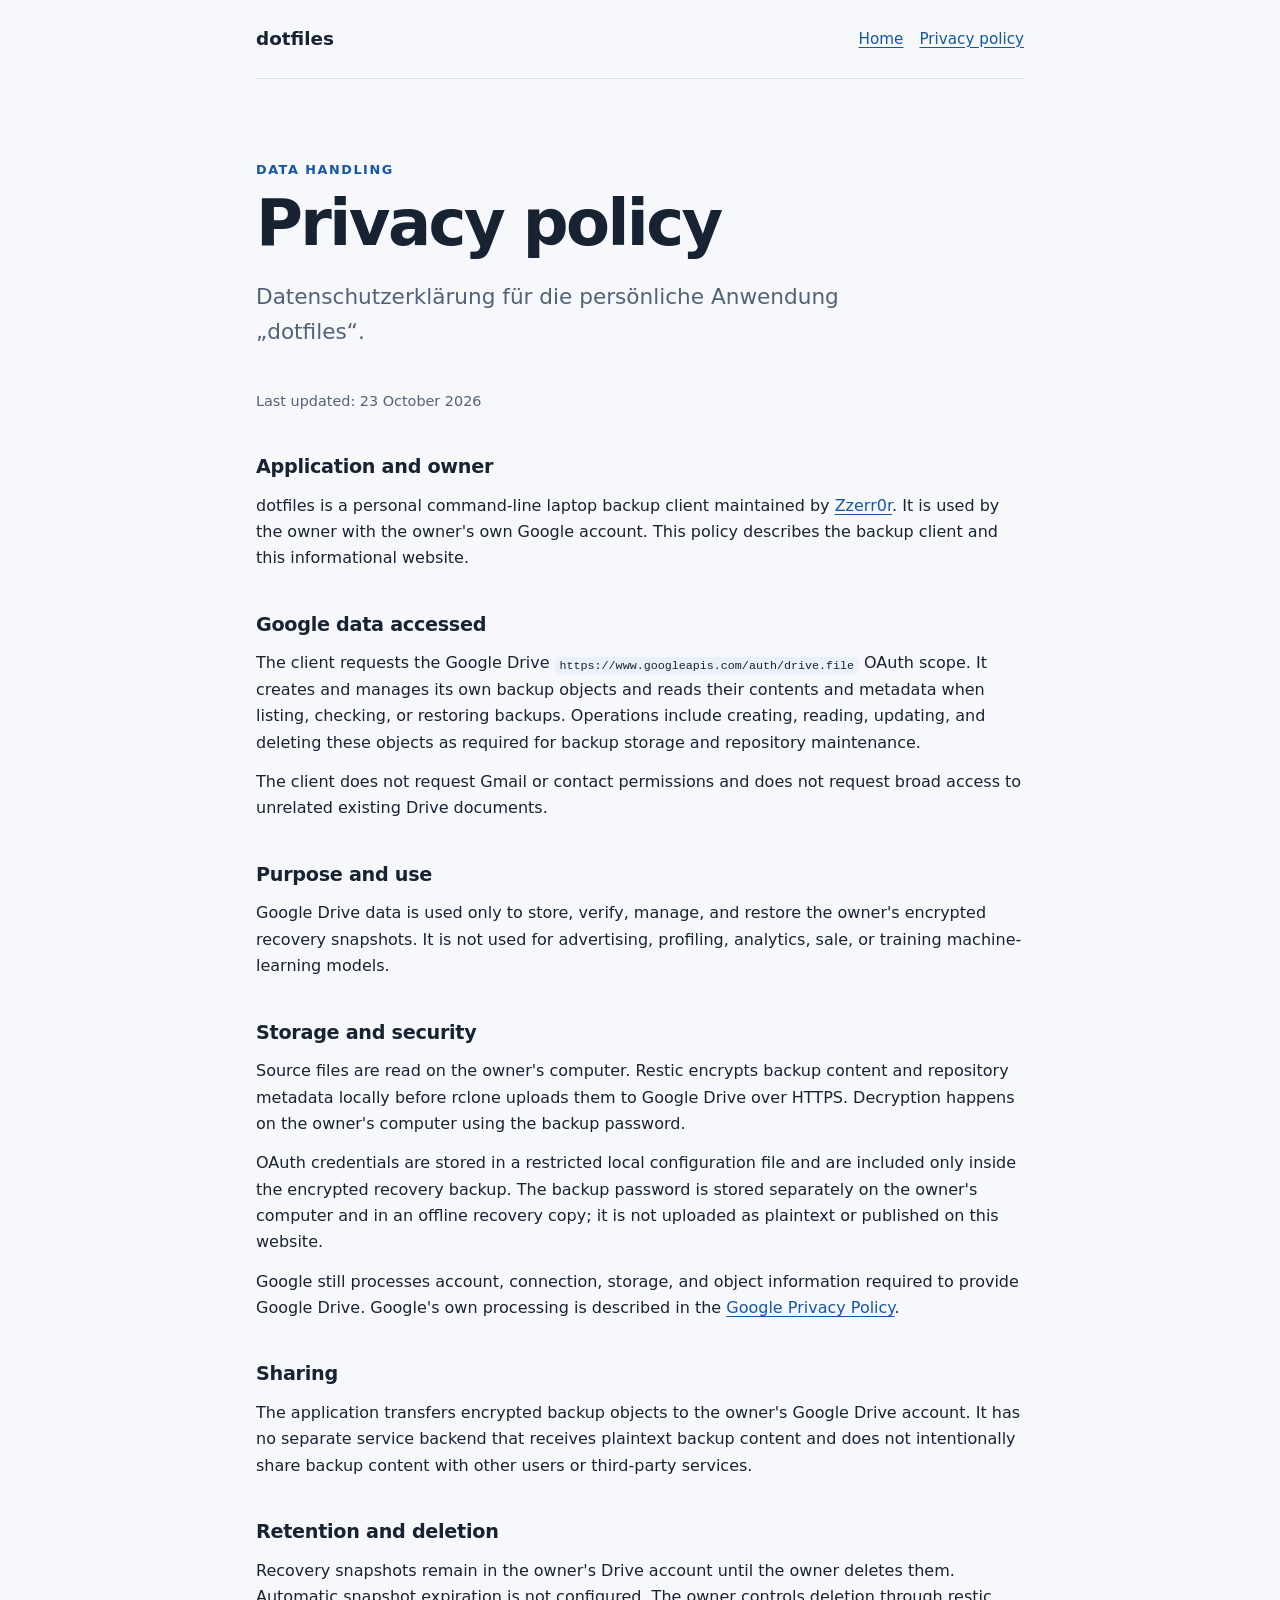
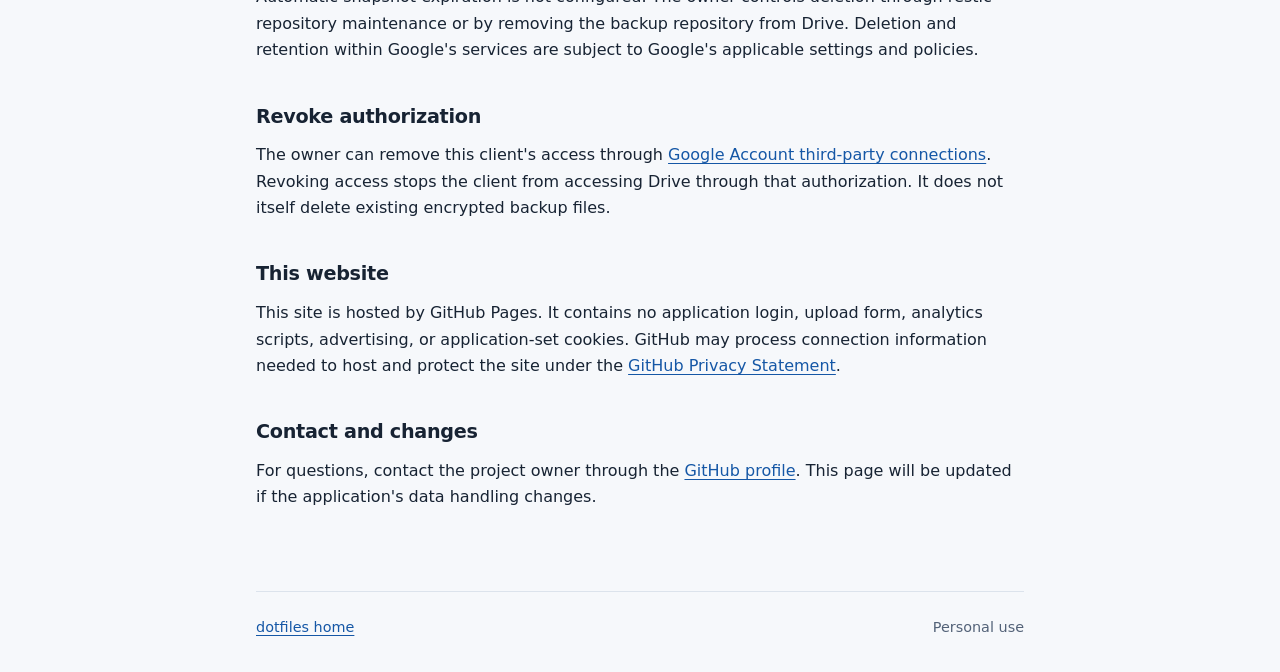
==== privacy/index.html @ a9d9f67b "Add dotfiles application and privacy pages" ====
<!doctype html>
<html lang="en">
<head>
  <meta charset="utf-8">
  <meta name="viewport" content="width=device-width, initial-scale=1">
  <meta name="description" content="How the dotfiles personal backup client accesses, uses, stores, and retains Google Drive data.">
  <title>Privacy policy — dotfiles</title>
  <link rel="stylesheet" href="../assets/site.css">
</head>
<body>
  <a class="skip-link" href="#main">Skip to content</a>
  <header class="site-header">
    <a class="wordmark" href="../">dotfiles</a>
    <nav aria-label="Main navigation"><a href="../">Home</a><a href="./" aria-current="page">Privacy policy</a></nav>
  </header>
  <main id="main">
    <p class="eyebrow">Data handling</p>
    <h1>Privacy policy</h1>
    <p class="lead" lang="de">Datenschutzerklärung für die persönliche Anwendung „dotfiles“.</p>
    <p class="updated">Last updated: <time datetime="2026-10-23">23 October 2026</time></p>
    <section aria-labelledby="operator">
      <h2 id="operator">Application and owner</h2>
      <p>dotfiles is a personal command-line laptop backup client maintained by <a href="https://github.com/Zzerr0r">Zzerr0r</a>. It is used by the owner with the owner's own Google account. This policy describes the backup client and this informational website.</p>
    </section>
    <section aria-labelledby="google-data">
      <h2 id="google-data">Google data accessed</h2>
      <p>The client requests the Google Drive <code>https://www.googleapis.com/auth/drive.file</code> OAuth scope. It creates and manages its own backup objects and reads their contents and metadata when listing, checking, or restoring backups. Operations include creating, reading, updating, and deleting these objects as required for backup storage and repository maintenance.</p>
      <p>The client does not request Gmail or contact permissions and does not request broad access to unrelated existing Drive documents.</p>
    </section>
    <section aria-labelledby="use">
      <h2 id="use">Purpose and use</h2>
      <p>Google Drive data is used only to store, verify, manage, and restore the owner's encrypted recovery snapshots. It is not used for advertising, profiling, analytics, sale, or training machine-learning models.</p>
    </section>
    <section aria-labelledby="storage">
      <h2 id="storage">Storage and security</h2>
      <p>Source files are read on the owner's computer. Restic encrypts backup content and repository metadata locally before rclone uploads them to Google Drive over HTTPS. Decryption happens on the owner's computer using the backup password.</p>
      <p>OAuth credentials are stored in a restricted local configuration file and are included only inside the encrypted recovery backup. The backup password is stored separately on the owner's computer and in an offline recovery copy; it is not uploaded as plaintext or published on this website.</p>
      <p>Google still processes account, connection, storage, and object information required to provide Google Drive. Google's own processing is described in the <a href="https://policies.google.com/privacy">Google Privacy Policy</a>.</p>
    </section>
    <section aria-labelledby="sharing">
      <h2 id="sharing">Sharing</h2>
      <p>The application transfers encrypted backup objects to the owner's Google Drive account. It has no separate service backend that receives plaintext backup content and does not intentionally share backup content with other users or third-party services.</p>
    </section>
    <section aria-labelledby="retention">
      <h2 id="retention">Retention and deletion</h2>
      <p>Recovery snapshots remain in the owner's Drive account until the owner deletes them. Automatic snapshot expiration is not configured. The owner controls deletion through restic repository maintenance or by removing the backup repository from Drive. Deletion and retention within Google's services are subject to Google's applicable settings and policies.</p>
    </section>
    <section aria-labelledby="authorization">
      <h2 id="authorization">Revoke authorization</h2>
      <p>The owner can remove this client's access through <a href="https://myaccount.google.com/connections">Google Account third-party connections</a>. Revoking access stops the client from accessing Drive through that authorization. It does not itself delete existing encrypted backup files.</p>
    </section>
    <section aria-labelledby="website">
      <h2 id="website">This website</h2>
      <p>This site is hosted by GitHub Pages. It contains no application login, upload form, analytics scripts, advertising, or application-set cookies. GitHub may process connection information needed to host and protect the site under the <a href="https://docs.github.com/en/site-policy/privacy-policies/github-general-privacy-statement">GitHub Privacy Statement</a>.</p>
    </section>
    <section aria-labelledby="contact">
      <h2 id="contact">Contact and changes</h2>
      <p>For questions, contact the project owner through the <a href="https://github.com/Zzerr0r">GitHub profile</a>. This page will be updated if the application's data handling changes.</p>
    </section>
  </main>
  <footer><a href="../">dotfiles home</a><span>Personal use</span></footer>
</body>
</html>
---- assets/site.css ----
:root {
  color-scheme: light dark;
  --background: #f6f8fb;
  --surface: #ffffff;
  --text: #172333;
  --muted: #536278;
  --link: #1557a6;
  --border: #dce3ec;
  --tint: #eaf1fa;
  font-family: ui-sans-serif, system-ui, -apple-system, "Segoe UI", sans-serif;
  line-height: 1.65;
}
* { box-sizing: border-box; }
body { margin: 0; background: var(--background); color: var(--text); }
a { color: var(--link); text-underline-offset: 0.18em; }
a:hover { text-decoration-thickness: 0.14em; }
a:focus-visible { outline: 3px solid var(--link); outline-offset: 4px; }
.site-header, main, footer { width: min(100% - 2.5rem, 48rem); margin-inline: auto; }
.site-header { display: flex; align-items: center; justify-content: space-between; gap: 1rem; padding-block: 1.5rem; border-bottom: 1px solid var(--border); }
.wordmark { font-weight: 750; font-size: 1.15rem; color: var(--text); text-decoration: none; }
nav { display: flex; flex-wrap: wrap; gap: 1rem; font-size: 0.95rem; }
main { padding-block: clamp(2.5rem, 7vw, 5rem); }
.eyebrow { margin: 0 0 0.5rem; color: var(--link); font-size: 0.8rem; font-weight: 700; letter-spacing: 0.12em; text-transform: uppercase; }
h1 { margin: 0; font-size: clamp(2.4rem, 7vw, 4rem); line-height: 1.1; letter-spacing: -0.04em; overflow-wrap: anywhere; }
.lead { margin: 1.25rem 0 2.5rem; max-width: 42rem; color: var(--muted); font-size: clamp(1.12rem, 2.8vw, 1.35rem); }
h2 { margin: 0 0 0.65rem; font-size: 1.2rem; line-height: 1.35; letter-spacing: -0.015em; }
section { margin-top: 2.5rem; }
p { margin: 0.8rem 0 0; }
code { overflow-wrap: anywhere; font-size: 0.9em; padding: 0.12rem 0.3rem; border-radius: 0.25rem; background: var(--tint); }
.callout { padding: 1.5rem; background: var(--surface); border: 1px solid var(--border); border-radius: 0.75rem; }
.updated { color: var(--muted); font-size: 0.9rem; }
footer { display: flex; flex-wrap: wrap; justify-content: space-between; gap: 0.75rem; padding-block: 1.5rem 2rem; border-top: 1px solid var(--border); color: var(--muted); font-size: 0.9rem; }
.skip-link { position: fixed; top: 0.5rem; left: 0.5rem; padding: 0.75rem 1rem; background: var(--surface); transform: translateY(-200%); z-index: 1; }
.skip-link:focus { transform: translateY(0); }
@media (prefers-color-scheme: dark) {
  :root { --background: #111923; --surface: #192330; --text: #e5edf7; --muted: #a8b8cd; --link: #91bfff; --border: #304155; --tint: #243650; }
}
@media (max-width: 400px) {
  .site-header { align-items: flex-start; }
  nav { flex-direction: column; gap: 0.3rem; }
}
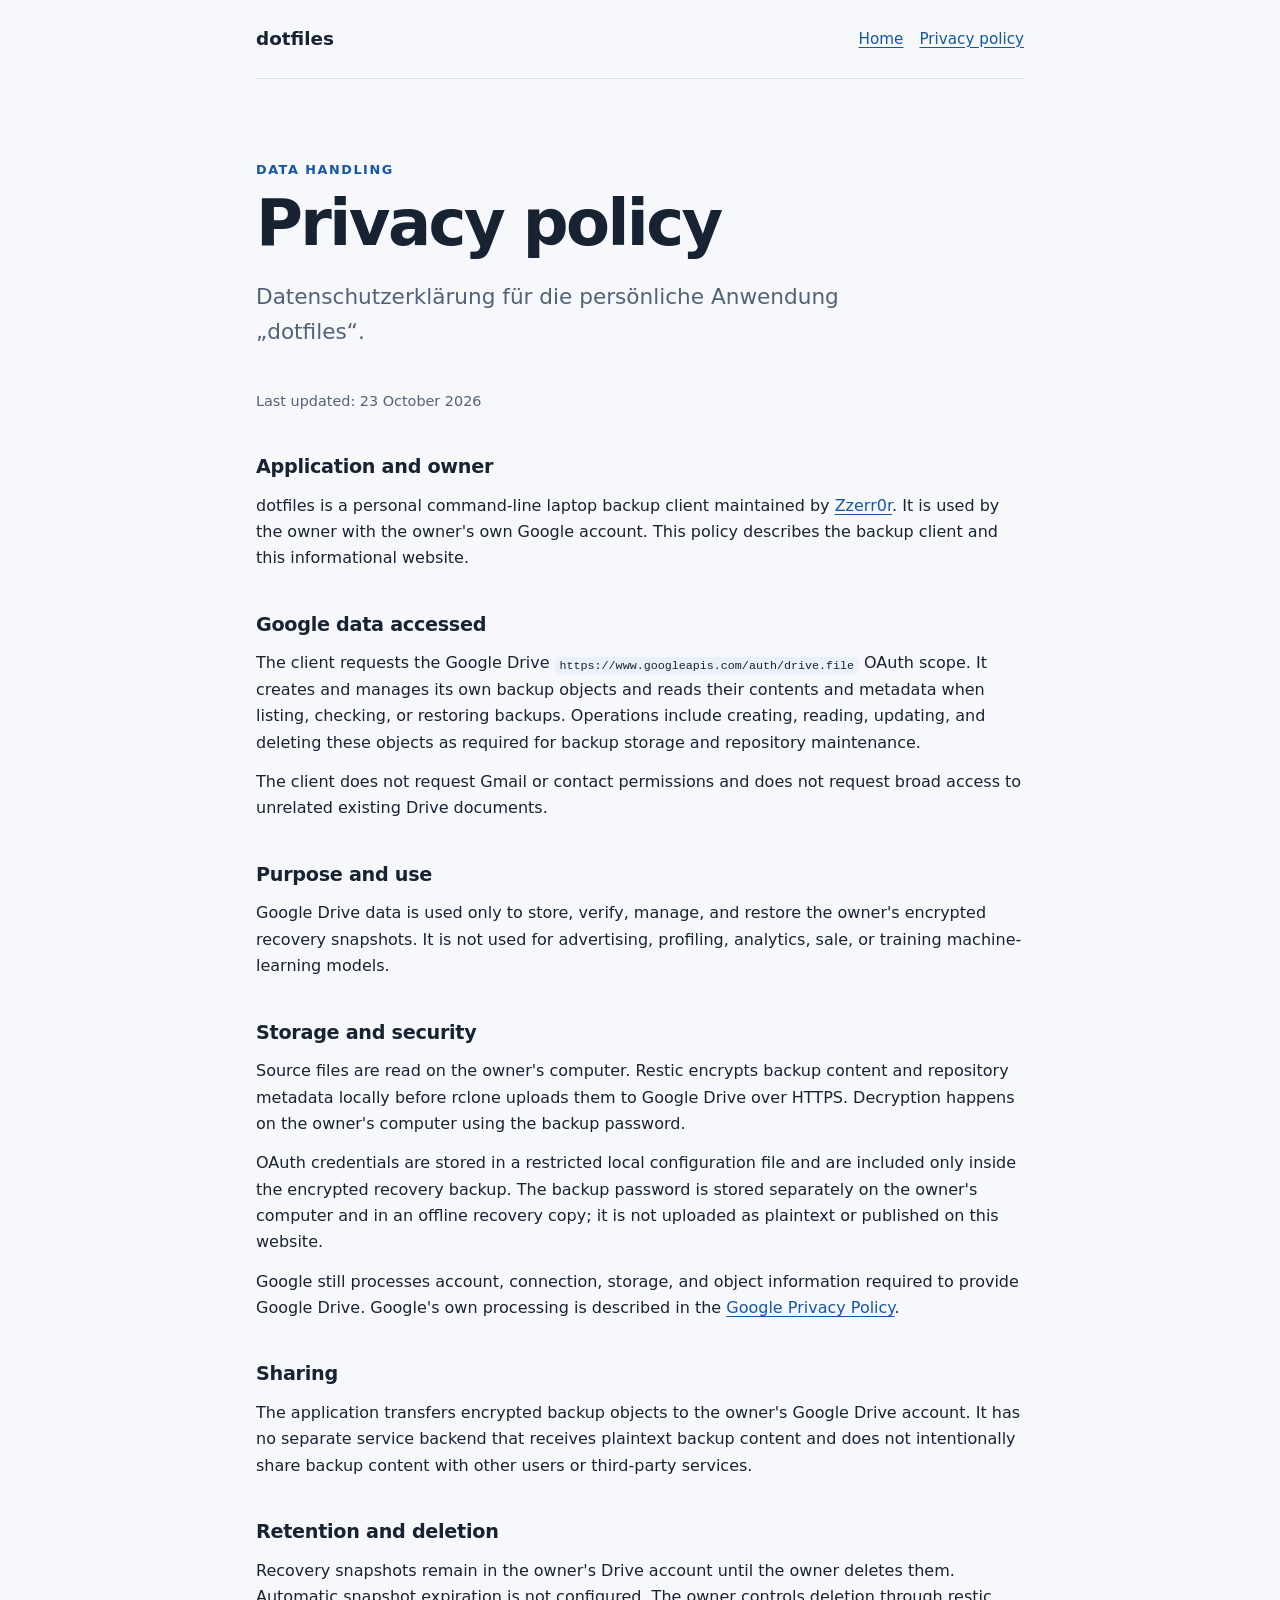
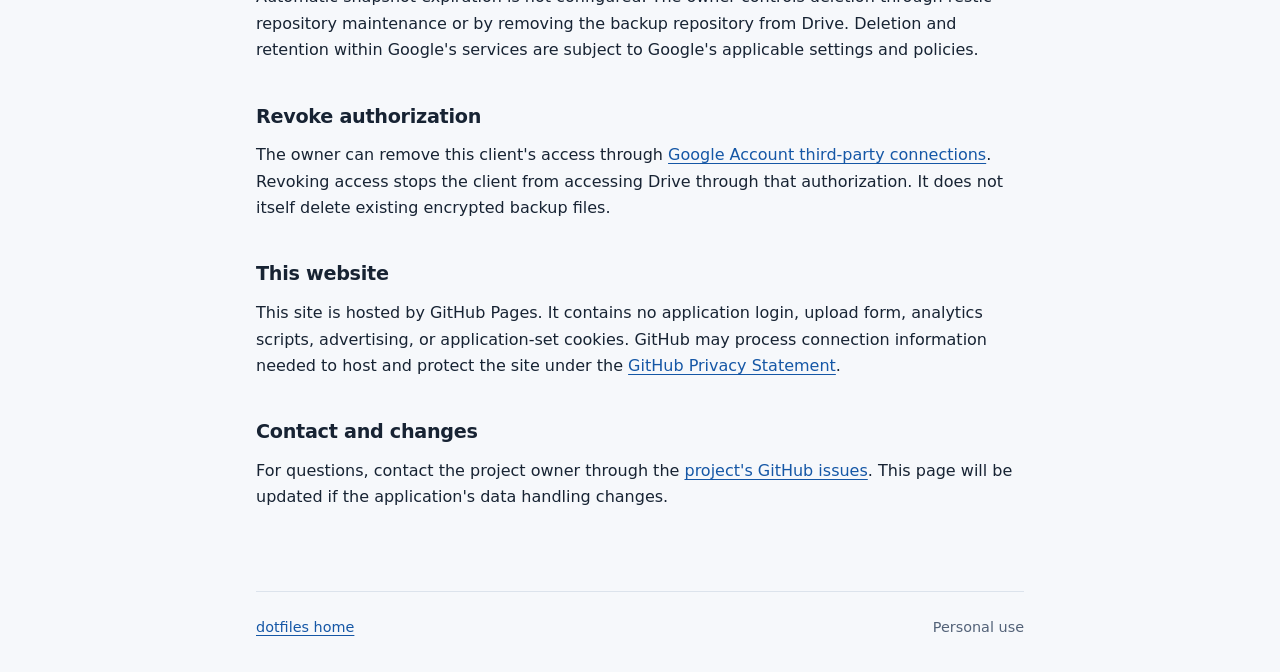
==== commit 2b56a2dc: "Document live branding URLs and project contact" ====
--- a/privacy/index.html
+++ b/privacy/index.html
@@ -55,7 +55,7 @@
     </section>
     <section aria-labelledby="contact">
       <h2 id="contact">Contact and changes</h2>
-      <p>For questions, contact the project owner through the <a href="https://github.com/Zzerr0r">GitHub profile</a>. This page will be updated if the application's data handling changes.</p>
+      <p>For questions, contact the project owner through the <a href="https://github.com/Zzerr0r/dotfiles-pages/issues">project's GitHub issues</a>. This page will be updated if the application's data handling changes.</p>
     </section>
   </main>
   <footer><a href="../">dotfiles home</a><span>Personal use</span></footer>
